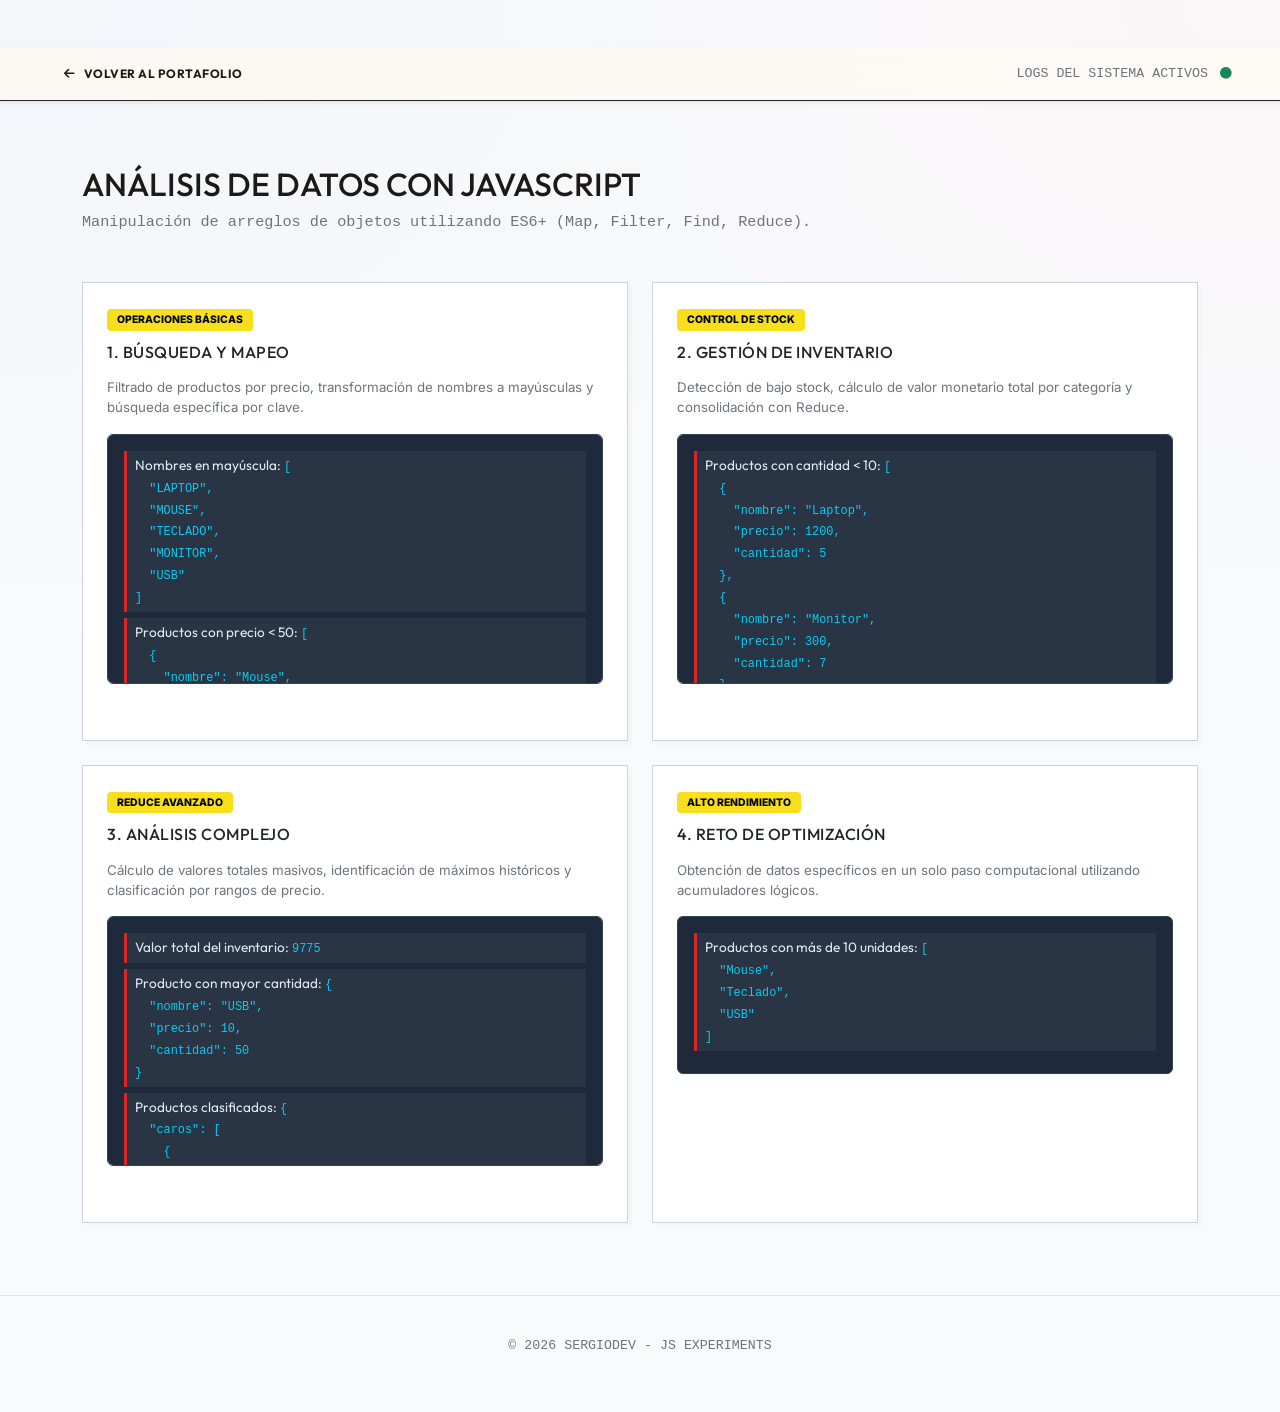
==== ejercicios.html @ 069b412b "feat: integrate semantic layout and JS exercises dashboard, plus global scale reduction" ====
<!DOCTYPE html>
<html lang="es">
<head>
    <meta charset="UTF-8">
    <meta name="viewport" content="width=device-width, initial-scale=1.0">
    <title>Ejercicios JavaScript - SergioDev</title>
    <!-- Google Fonts -->
    <link rel="preconnect" href="https://fonts.googleapis.com">
    <link rel="preconnect" href="https://fonts.gstatic.com" crossorigin>
    <link href="https://fonts.googleapis.com/css2?family=Outfit:wght@300;400;600;700;800&family=Inter:wght@300;400;500;600&display=swap" rel="stylesheet">
    <!-- Bootstrap CSS -->
    <link href="https://cdn.jsdelivr.net/npm/bootstrap@5.3.3/dist/css/bootstrap.min.css" rel="stylesheet">
    <!-- Font Awesome -->
    <link rel="stylesheet" href="https://cdnjs.cloudflare.com/ajax/libs/font-awesome/6.4.0/css/all.min.css">
    <!-- Custom CSS -->
    <link rel="stylesheet" href="css/style.css">
</head>
<body class="exercise-dashboard">

    <nav class="navbar navbar-expand-lg sticky-top bg-white border-bottom border-dark shadow-sm py-2">
        <section class="container-fluid px-4 px-lg-5">
            <a class="nav-link fw-bold text-dark d-flex align-items-center" href="index.html">
                <i class="fas fa-arrow-left me-2"></i> VOLVER AL PORTAFOLIO
            </a>
            <span class="navbar-text ms-auto font-monospace small text-secondary d-none d-md-block">
                LOGS DEL SISTEMA ACTIVOS <i class="fas fa-circle text-success ms-1 small"></i>
            </span>
        </section>
    </nav>

    <main class="container py-5 mt-4">
        <header class="mb-5 fade-in-up">
            <h1 class="h2 fw-800 title-font mb-2">ANÁLISIS DE DATOS CON JAVASCRIPT</h1>
            <p class="text-secondary font-monospace italic">Manipulación de arreglos de objetos utilizando ES6+ (Map, Filter, Find, Reduce).</p>
        </header>

        <section class="row g-4">
            <!-- Ejercicio 1 -->
            <article class="col-lg-6 fade-in-up">
                <section class="exercise-card h-100">
                    <span class="js-badge">OPERACIONES BÁSICAS</span>
                    <h3 class="exercise-title title-font text-dark">1. Búsqueda y Mapeo</h3>
                    <p class="small text-secondary mb-3">Filtrado de productos por precio, transformación de nombres a mayúsculas y búsqueda específica por clave.</p>
                    <section id="res-1" class="console-ui"></section>
                </section>
            </article>

            <!-- Ejercicio 2 -->
            <article class="col-lg-6 fade-in-up" style="animation-delay: 0.1s;">
                <section class="exercise-card h-100">
                    <span class="js-badge">CONTROL DE STOCK</span>
                    <h3 class="exercise-title title-font text-dark">2. Gestión de Inventario</h3>
                    <p class="small text-secondary mb-3">Detección de bajo stock, cálculo de valor monetario total por categoría y consolidación con Reduce.</p>
                    <section id="res-2" class="console-ui"></section>
                </section>
            </article>

            <!-- Ejercicio 3 -->
            <article class="col-lg-6 fade-in-up" style="animation-delay: 0.2s;">
                <section class="exercise-card h-100">
                    <span class="js-badge">REDUCE AVANZADO</span>
                    <h3 class="exercise-title title-font text-dark">3. Análisis Complejo</h3>
                    <p class="small text-secondary mb-3">Cálculo de valores totales masivos, identificación de máximos históricos y clasificación por rangos de precio.</p>
                    <section id="res-3" class="console-ui"></section>
                </section>
            </article>

            <!-- Reto Extra -->
            <article class="col-lg-6 fade-in-up" style="animation-delay: 0.3s;">
                <section class="exercise-card h-100">
                    <span class="js-badge">ALTO RENDIMIENTO</span>
                    <h3 class="exercise-title title-font text-dark">4. Reto de Optimización</h3>
                    <p class="small text-secondary mb-3">Obtención de datos específicos en un solo paso computacional utilizando acumuladores lógicos.</p>
                    <section id="res-extra" class="console-ui"></section>
                </section>
            </article>
        </section>
    </main>

    <footer class="py-5 text-center mt-5 border-top border-dark border-opacity-10">
        <p class="text-secondary small font-monospace">&copy; 2026 SERGIODEV - JS EXPERIMENTS</p>
    </footer>

    <!-- Bootstrap JS -->
    <script src="https://cdn.jsdelivr.net/npm/bootstrap@5.3.3/dist/js/bootstrap.bundle.min.js"></script>
    <!-- Script de Ejercicios -->
    <script src="ejercicios.js"></script>
</body>
</html>
---- css/style.css ----
/*==================================================================
  [1. Root Variables & Google Fonts]
==================================================================*/
:root {
    /* Minimalist Accessible Light Palette */
    --bs-primary: #1e293b; /* Slate 800 - Softer dark tone */
    --bs-secondary: #475569; /* Slate 600 - High contrast secondary */
    --bs-danger: #dc2626; /* Accessible Red Accent */
    
    --bg-color: #fafaf9; /* Stone 50 - Warm off-white, anti-fatigue */
    --text-color: #1c1917; /* Stone 900 - Softened black */
    --border-color: #cbd5e1; /* Slate 300 */
    
    /* Typography */
    --font-heading: 'Outfit', sans-serif;
    --font-body: 'Inter', sans-serif;
}

/*==================================================================
  [2. Base Styles reset]
==================================================================*/
body {
    background-color: var(--bg-color);
    color: var(--text-color);
    font-family: var(--font-body);
    font-size: 0.95rem; /* Reduced from default */
    font-weight: 400;
    -webkit-font-smoothing: antialiased;
    overflow-x: hidden;
    position: relative;
    /* Soft colorful subtle backgrounds (Accessible & Anti-fatigue) */
    background-image: radial-gradient(at 0% 0%, rgba(241, 245, 249, 0.8) 0px, transparent 50%),
                      radial-gradient(at 100% 100%, rgba(248, 250, 252, 0.8) 0px, transparent 50%),
                      radial-gradient(at 100% 0%, rgba(254, 242, 242, 0.5) 0px, transparent 50%);
    background-attachment: fixed;
}

::selection {
    background-color: var(--text-color);
    color: var(--bg-color);
}

/* Typographic overrides */
h1, h2, h3, h4, h5, h6, .title-font {
    font-family: var(--font-heading);
    color: var(--text-color);
    text-transform: uppercase;
}

/* Let's make the main title HUGE like "UI/UX DESIGNER" */
.hero-title {
    font-size: clamp(2.5rem, 8vw, 6.5rem); /* Reduced scale */
    font-weight: 800;
    line-height: 1;
    letter-spacing: -0.04em;
    margin-bottom: 1.5rem;
}

/*==================================================================
  [3. Navbar]
==================================================================*/
.navbar {
    padding-top: 0.8rem; /* Reduced from 1.5rem */
    padding-bottom: 0.8rem;
    border-bottom: 1px solid var(--border-color);
    background-color: rgba(253, 249, 244, 0.85) !important;
    backdrop-filter: blur(12px);
    -webkit-backdrop-filter: blur(12px);
    z-index: 1030;
}

.nav-link {
    font-family: var(--font-heading);
    color: var(--text-color) !important;
    text-transform: uppercase;
    font-size: 0.75rem; /* Reduced from 0.85rem */
    font-weight: 600;
    letter-spacing: 0.5px;
    margin: 0 1rem;
    position: relative;
}

.nav-link::after {
    content: '';
    position: absolute;
    width: 0;
    height: 1px;
    bottom: -2px;
    left: 0;
    background-color: var(--text-color);
    transition: width 0.3s ease;
}

.nav-link:hover::after, .nav-link.active::after {
    width: 100%;
}

@media (max-width: 991.98px) {
    .navbar {
        background-color: rgba(253, 249, 244, 0.9) !important;
        padding-top: 1rem;
        padding-bottom: 1rem;
    }
    .navbar-collapse {
        background-color: rgba(253, 249, 244, 0.95);
        backdrop-filter: blur(12px);
        -webkit-backdrop-filter: blur(12px);
        padding: 1rem 1.5rem;
        border: 1px solid var(--border-color);
        margin-top: 1rem;
        box-shadow: 5px 5px 0px rgba(0,0,0,0.05);
    }
    .nav-item {
        width: 100%;
    }
    .nav-link {
        margin: 0;
        padding: 1rem 0;
        border-bottom: 1px solid #eaeaea;
        display: block;
    }
    .nav-item:last-child .nav-link {
        border-bottom: none;
    }
}

/*==================================================================
  [4. Dividers & Sections]
==================================================================*/
.section-divider {
    border-top: 1px solid var(--border-color);
    border-bottom: 1px solid var(--border-color);
    padding: 1rem 0;
    margin-bottom: 3rem;
}

.section-title {
    font-size: clamp(1.5rem, 3vw, 2.5rem);
    font-weight: 700;
    margin: 0;
}

/* Minimalist thick divider for headers */
.header-line {
    border-bottom: 2px solid var(--text-color);
    padding-bottom: 10px;
    margin-bottom: 20px;
    font-size: 1.1rem; /* Reduced from 1.2rem */
    font-weight: 600;
}

/*==================================================================
  [5. Hero Profile Image]
==================================================================*/
.hero-img-container {
    padding: 10px;
    border: 1px solid var(--border-color);
    border-radius: 20px; /* Slightly squared off as requested */
    background: #fff;
    box-shadow: 10px 10px 0px rgba(0,0,0,0.05); /* Brutalist shadow */
    max-width: 400px;
    margin: 0 auto;
}

.hero-img-container img {
    border-radius: 12px;
    width: 100%;
    height: auto;
    object-fit: cover;
}

/*==================================================================
  [6. Skills List]
==================================================================*/
.skill-list {
    list-style: none;
    padding: 0;
    margin: 0;
}

.skill-list li {
    font-family: var(--font-heading);
    font-size: 1rem;
    text-transform: uppercase;
    margin-bottom: 1rem;
    letter-spacing: 0.5px;
    color: #333;
}

.technical-grid {
    display: grid;
    grid-template-columns: repeat(auto-fill, minmax(200px, 1fr));
    gap: 1rem;
}

.technical-grid li {
    padding: 1rem;
    border: 1px solid var(--border-color);
    margin: 0;
    display: flex;
    align-items: center;
    background: #fff;
    transition: transform 0.2s;
}

.technical-grid li:hover {
    transform: translateY(-3px);
    box-shadow: 4px 4px 0px rgba(0,0,0,0.05);
}

/*==================================================================
  [7. Projects (Minimalist Cards)]
==================================================================*/
.project-card-minimal {
    display: block;
    text-decoration: none;
    color: var(--text-color);
    transition: transform 0.3s ease;
    margin-bottom: 4rem;
}

.project-card-minimal:hover {
    transform: translateY(-5px);
}

.project-img-wrapper {
    border: 1px solid var(--border-color);
    padding: 15px;
    background: #fff;
    margin-bottom: 15px;
}

.project-img-wrapper img {
    width: 100%;
    height: 300px;
    object-fit: cover;
    border: 1px solid #eaeaea;
}

.project-link-text {
    font-family: var(--font-heading);
    font-size: 0.9rem;
    font-weight: 600;
    text-transform: uppercase;
    text-decoration: underline;
    text-underline-offset: 4px;
    display: flex;
    justify-content: flex-end;
    align-items: center;
    color: var(--text-color);
}

.project-link-text i {
    margin-left: 8px;
    transition: transform 0.2s ease;
}

.project-card-minimal:hover .project-link-text i {
    transform: translate(3px, 3px); /* Arrow moves down-right */
}

/*==================================================================
  [8. Forms & Inputs]
==================================================================*/
.minimal-input {
    border: none;
    border-bottom: 1px solid var(--text-color);
    background: transparent;
    border-radius: 0;
    padding: 10px 0;
    font-family: var(--font-body);
    color: var(--text-color);
    box-shadow: none !important;
}

.minimal-input:focus {
    background: transparent;
    border-color: var(--bs-danger);
    color: var(--text-color);
}

.minimal-input::placeholder {
    color: var(--bs-secondary);
    text-transform: uppercase;
    font-size: 0.8rem;
    letter-spacing: 1px;
}

.btn-minimal {
    background-color: var(--text-color);
    color: var(--bg-color);
    border: none;
    padding: 12px 30px; /* Reduced from 15px 40px */
    font-family: var(--font-heading);
    text-transform: uppercase;
    font-weight: 600;
    letter-spacing: 1px;
    transition: all 0.3s ease;
}

.btn-minimal:hover {
    background-color: var(--bs-danger);
    color: #fff;
}

/*==================================================================
  [9. Footer & Utilities]
==================================================================*/
.footer-line {
    border-top: 1px solid var(--border-color);
    padding-top: 2rem;
    margin-top: 5rem;
}

.social-icon-minimal {
    color: var(--text-color);
    font-size: 1.5rem;
    margin-left: 1.5rem;
    transition: color 0.3s ease;
}

.social-icon-minimal:hover {
    color: var(--bs-danger);
}

.social-icon-btn {
    width: 50px;
    height: 50px;
    background-color: transparent;
    transition: all 0.3s ease;
    text-decoration: none;
}

.social-icon-btn:hover {
    background-color: var(--text-color) !important;
    color: var(--bg-color) !important;
    transform: translateY(-3px);
    box-shadow: 4px 4px 0px rgba(0,0,0,1) !important;
}

/* Utils */
.py-6 { padding-top: 6rem; padding-bottom: 6rem; }
.py-7 { padding-top: 8rem; padding-bottom: 8rem; }

/* Testimonials & Article minimal */
.testimonial-text {
    font-family: var(--font-body);
    font-size: 1.1rem; /* Reduced from 1.5rem */
    font-weight: 300;
    line-height: 1.6;
    color: #333;
    font-style: italic;
}

.article-box {
    border: 1px solid var(--border-color);
    padding: 2rem;
    background: #fff;
    transition: box-shadow 0.3s ease;
}
.article-box:hover {
    box-shadow: 10px 10px 0px rgba(0,0,0,0.05); /* Brutalist shadow */
}

/* Custom CSS fade in animations (Static) */
@keyframes fadeInUp { from { opacity: 0; transform: translateY(30px); } to { opacity: 1; transform: translateY(0); } }
.fade-in-up { animation: fadeInUp 0.8s ease-out forwards; }

/*==================================================================
  [10. Responsiveness & Scale Optimization]
==================================================================*/
@media (max-width: 991.98px) {
    .hero-title {
        font-size: clamp(2.5rem, 9vw, 5rem) !important;
        margin-bottom: 1.5rem;
    }
    
    .py-6 {
        padding-top: 4rem;
        padding-bottom: 4rem;
    }
    
    .technical-grid {
        grid-template-columns: repeat(auto-fill, minmax(150px, 1fr));
    }
}

@media (max-width: 767.98px) {
    body {
        font-size: 0.95rem;
    }

    .header-line {
        font-size: 1rem;
        padding-bottom: 10px;
        margin-bottom: 20px;
    }

    .btn-minimal {
        padding: 12px 25px;
        font-size: 0.85rem;
    }

    /* Icon resizing */
    .fa-3x { font-size: 2rem !important; }
    .fa-5x { font-size: 3.5rem !important; }
    
    /* Spacing adjustments */
    .py-5 {
        padding-top: 2.5rem !important;
        padding-bottom: 2.5rem !important;
    }
    
    .mt-5 {
        margin-top: 2rem !important;
    }

    /* Testimonial adjustments */
    .testimonial-text {
        font-size: 1.1rem;
    }

    /* Article box */
    .article-box {
        padding: 1.5rem;
    }
}

/* Global Spacing Reductions */
.py-5 { padding-top: 2.5rem !important; padding-bottom: 2.5rem !important; }
.py-6 { padding-top: 3.5rem !important; padding-bottom: 3.5rem !important; }
.mt-5 { margin-top: 2rem !important; }

/* Icon Reductions */
.fa-5x { font-size: 2.5rem !important; } /* Scaled down */
.fa-3x { font-size: 1.5rem !important; } /* Scaled down */

/* Hero Image Scale */
.hero-img-container {
    max-width: 300px; /* Reduced from 400px */
}

/* Projects Image Wrapper */
.project-img-wrapper section {
    min-height: 200px !important; /* Reduced from 300px */
}

@media (max-width: 575.98px) {
    .hero-title {
        font-size: clamp(2rem, 10vw, 3.5rem) !important;
    }
    
    .hero-img-container {
        max-width: 220px; /* Even smaller on phones */
    }

    /* Certificates Button Spacing Fix */
    .certificate-btns {
        flex-direction: column;
        width: 100%;
    }
    
    .certificate-btns .btn-minimal {
        width: 100%;
        text-align: center;
    }
}

/*==================================================================
  [11. Structural Layout Demo (No DIVs)]
==================================================================*/
.layout-demo-section {
    padding: 2rem 0;
}

.structural-outer {
    border: 8px solid #6b21a8; /* Reduced border */
    background: #fff;
    padding: 8px; /* Reduced padding */
    margin: 2rem auto; /* Centered with auto */
    max-width: 500px; /* Constrained width to look like a phone/rectangle */
    transition: all 0.3s ease;
}

.box-wrapper {
    border: 4px solid #000;
    margin-bottom: 20px;
    padding: 10px;
    display: flex;
    flex-direction: column;
}

.box-inner {
    border: 3px solid #000;
    min-height: 40px; /* Reduced from 80px */
    display: flex;
    align-items: center;
    justify-content: center;
    font-weight: 800;
    font-family: var(--font-heading);
    font-size: 0.75rem; /* Smaller text inside boxes */
    text-transform: uppercase;
    margin: 3px;
    transition: transform 0.2s;
}

.box-inner:hover {
    transform: scale(0.99);
}

/* Colors from image */
.bg-green-light { background-color: #dcfce7 !important; }
.bg-blue-light  { background-color: #dbeafe !important; }
.bg-yellow-light { background-color: #fef3c7 !important; }
.bg-peach-light  { background-color: #ffedd5 !important; }
.bg-indigo-light { background-color: #e0e7ff !important; }

/* Special borders for blueprint style */
.border-red    { border-color: #ef4444 !important; }
.border-blue   { border-color: #3b82f6 !important; }
.border-cyan   { border-color: #06b6d4 !important; }

.vh-mini { min-height: 50vh; }
.vh-small { min-height: 10vh; }
.vh-large { min-height: 25vh; }

/*==================================================================
  [12. Exercises Page & Visual Console]
==================================================================*/
.exercise-dashboard {
    background-color: #f8fafc;
    padding-top: 3rem;
}

.exercise-card {
    background: #fff;
    border: 1px solid var(--border-color);
    padding: 1.5rem;
    margin-bottom: 2rem;
    box-shadow: 4px 4px 0px rgba(0,0,0,0.02);
    transition: all 0.3s ease;
}

.exercise-card:hover {
    box-shadow: 8px 8px 0px rgba(0,0,0,0.05);
    background: #fff;
}

.console-ui {
    background-color: #1e293b;
    color: #e2e8f0;
    padding: 1rem;
    font-family: 'Outfit', 'Courier New', monospace; /* Modern console feel */
    font-size: 0.85rem;
    border-radius: 6px;
    margin-top: 1rem;
    max-height: 250px;
    overflow-y: auto;
    border: 1px solid #334155;
}

.console-line {
    margin-bottom: 6px;
    padding: 4px 8px;
    border-left: 3px solid var(--bs-danger);
    background: rgba(255, 255, 255, 0.05);
}

.js-badge {
    background-color: #f7df1e;
    color: #000;
    padding: 3px 10px;
    font-weight: 800;
    font-size: 0.65rem;
    border-radius: 4px;
    margin-bottom: 12px;
    display: inline-block;
    text-transform: uppercase;
}

.exercise-title {
    font-size: 1rem;
    letter-spacing: 0.5px;
    margin-bottom: 1rem;
}
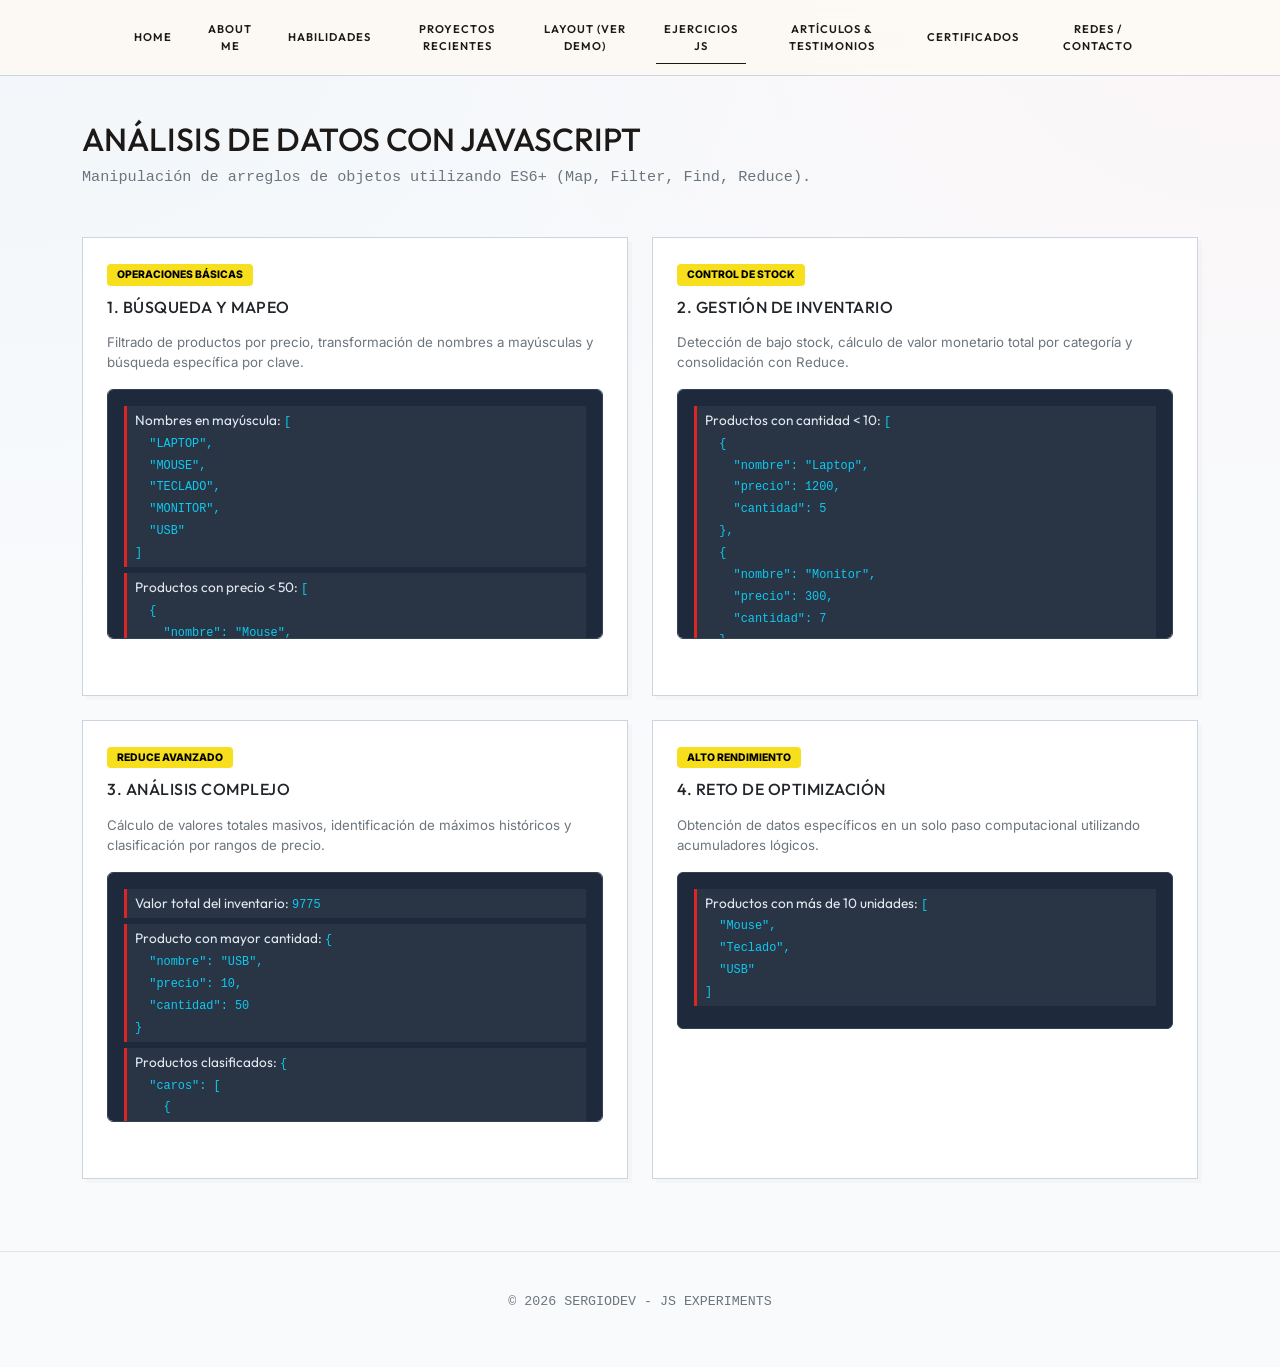
==== commit 9e920306: "feat: update portfolio structure, add Biotech SPA project, add Python Platzi cert, sync navbars" ====
--- a/ejercicios.html
+++ b/ejercicios.html
@@ -17,18 +17,51 @@
 </head>
 <body class="exercise-dashboard">
 
-    <nav class="navbar navbar-expand-lg sticky-top bg-white border-bottom border-dark shadow-sm py-2">
-        <section class="container-fluid px-4 px-lg-5">
-            <a class="nav-link fw-bold text-dark d-flex align-items-center" href="index.html">
-                <i class="fas fa-arrow-left me-2"></i> VOLVER AL PORTAFOLIO
-            </a>
-            <span class="navbar-text ms-auto font-monospace small text-secondary d-none d-md-block">
-                LOGS DEL SISTEMA ACTIVOS <i class="fas fa-circle text-success ms-1 small"></i>
-            </span>
+    <!-- Navbar -->
+    <nav id="navbar-main" class="navbar navbar-expand-lg fixed-top transition-all">
+        <section class="container px-4 px-lg-5">
+            <button class="navbar-toggler border-0 shadow-none bg-white p-2" type="button" data-bs-toggle="collapse"
+                data-bs-target="#navbarNav" aria-controls="navbarNav" aria-expanded="false"
+                aria-label="Toggle navigation">
+                <i class="fas fa-bars fs-3 text-dark"></i>
+            </button>
+            <section class="collapse navbar-collapse p-3 p-lg-0 mt-3 mt-lg-0" id="navbarNav">
+                <ul class="navbar-nav mx-auto gap-2 gap-lg-1 align-items-center text-center">
+                    <li class="nav-item">
+                        <a class="nav-link" href="index.html#hero">HOME</a>
+                    </li>
+                    <li class="nav-item">
+                        <a class="nav-link" href="index.html#about">ABOUT ME</a>
+                    </li>
+                    <li class="nav-item">
+                        <a class="nav-link" href="index.html#skills">HABILIDADES</a>
+                    </li>
+                    <li class="nav-item">
+                        <a class="nav-link" href="index.html#projects">PROYECTOS RECIENTES</a>
+                    </li>
+                    <li class="nav-item">
+                        <a class="nav-link" href="layout.html">LAYOUT (VER DEMO)</a>
+                    </li>
+                    <li class="nav-item">
+                        <a class="nav-link active" href="ejercicios.html">EJERCICIOS JS</a>
+                    </li>
+                    <li class="nav-item">
+                        <a class="nav-link" href="index.html#article">ARTÍCULOS & TESTIMONIOS</a>
+                    </li>
+                    <li class="nav-item">
+                        <a class="nav-link" href="index.html#certificates">CERTIFICADOS</a>
+                    </li>
+                </ul>
+                <ul class="navbar-nav text-center mt-3 mt-lg-0">
+                    <li class="nav-item">
+                        <a class="nav-link" href="index.html#contact">REDES / CONTACTO</a>
+                    </li>
+                </ul>
+            </section>
         </section>
     </nav>
 
-    <main class="container py-5 mt-4">
+    <main class="container py-5 mt-5 pt-5">
         <header class="mb-5 fade-in-up">
             <h1 class="h2 fw-800 title-font mb-2">ANÁLISIS DE DATOS CON JAVASCRIPT</h1>
             <p class="text-secondary font-monospace italic">Manipulación de arreglos de objetos utilizando ES6+ (Map, Filter, Find, Reduce).</p>
--- a/css/style.css
+++ b/css/style.css
@@ -73,10 +73,10 @@
     font-family: var(--font-heading);
     color: var(--text-color) !important;
     text-transform: uppercase;
-    font-size: 0.75rem; /* Reduced from 0.85rem */
+    font-size: 0.70rem; /* Reduced to fit all items */
     font-weight: 600;
-    letter-spacing: 0.5px;
-    margin: 0 1rem;
+    letter-spacing: 1px; /* Reduced to avoid wrapping */
+    margin: 0 0.5rem; /* Reduced margins */
     position: relative;
 }
 
